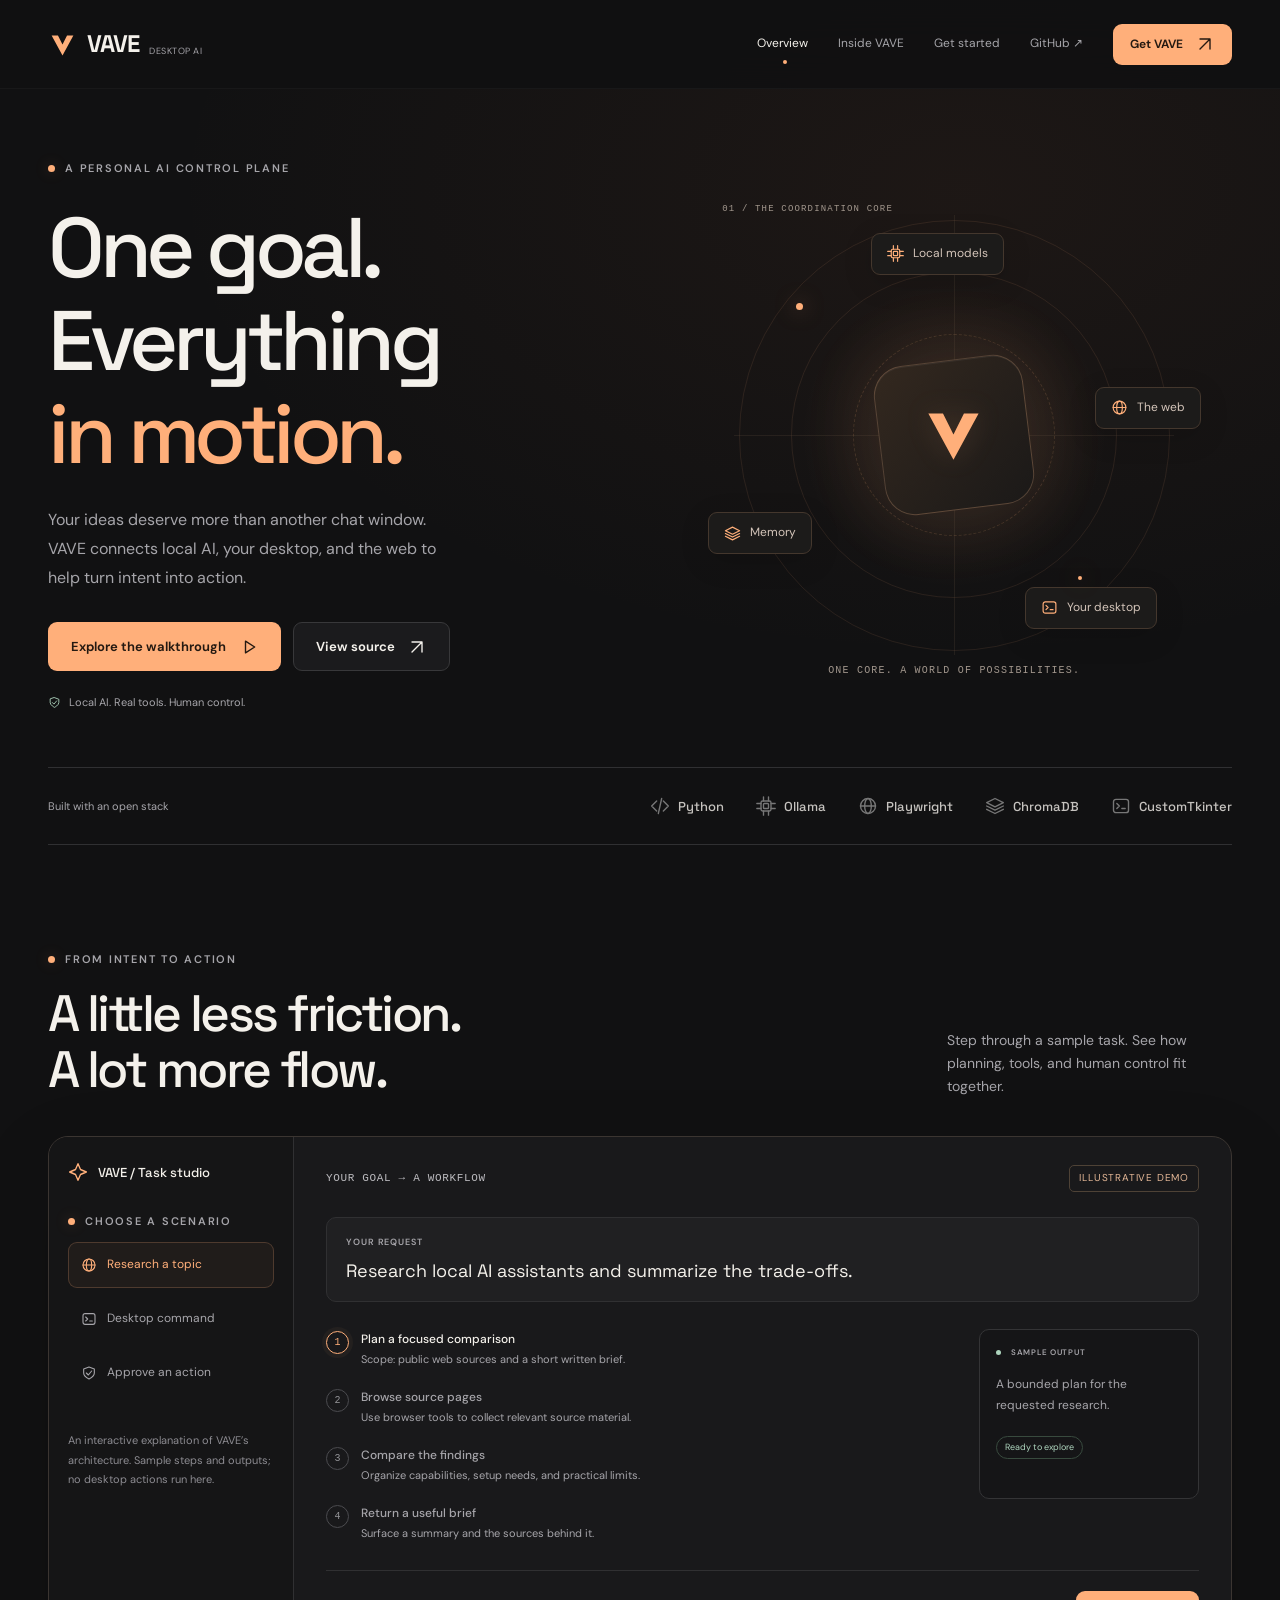
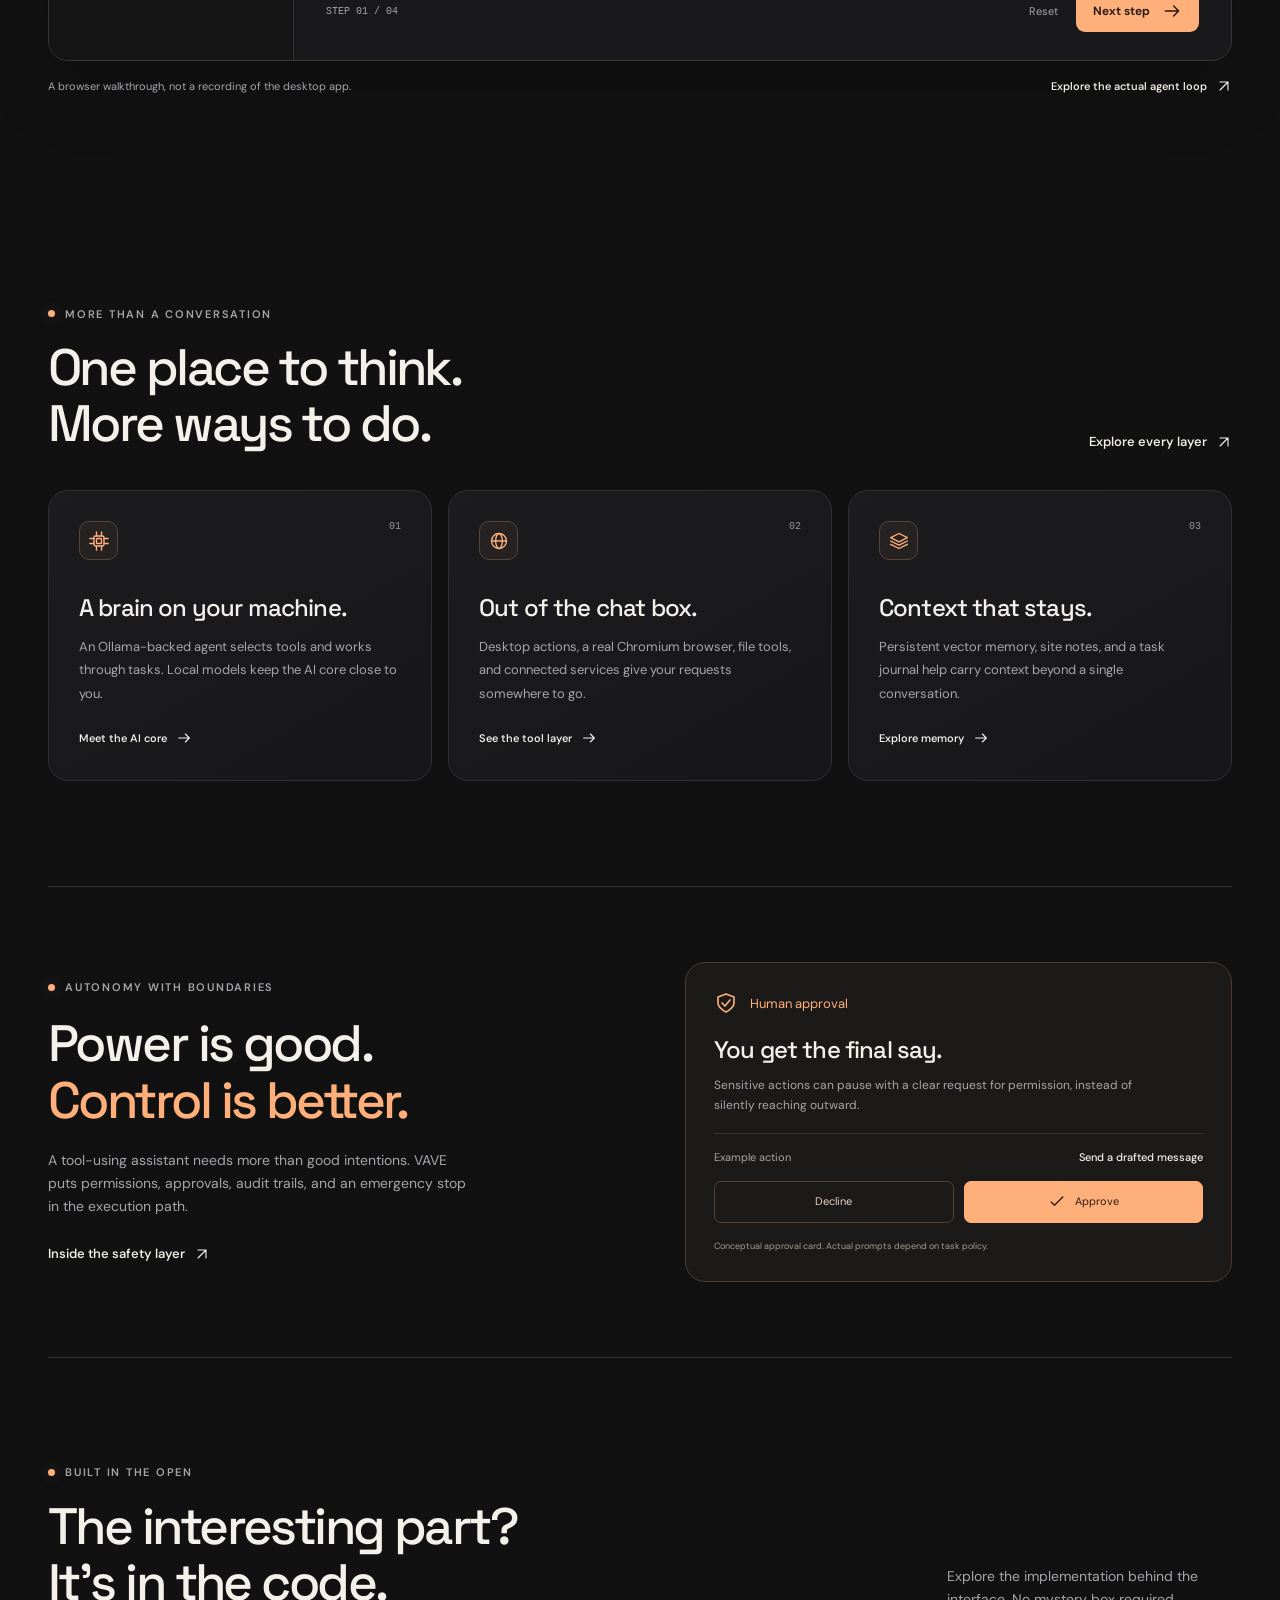
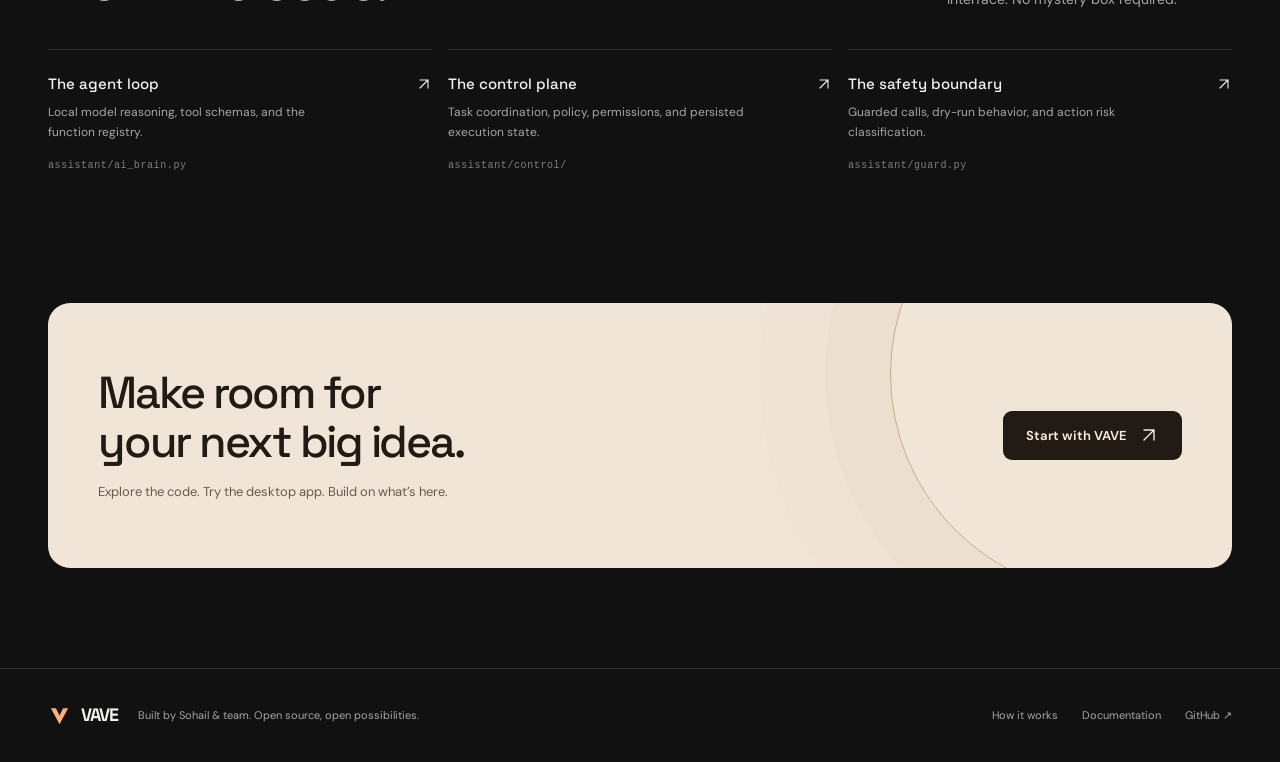
==== showcase/index.html @ 4a10507d "Build VAVE project showcase with interactive workflow and clean source download" ====
<!doctype html>
<html lang="en">
<head>
  <meta charset="utf-8">
  <meta name="viewport" content="width=device-width, initial-scale=1">
  <meta name="theme-color" content="#111112">
  <meta name="description" content="Meet VAVE: a local-first desktop AI control plane with real tools, persistent memory, and human approval. Explore the project and download the source.">
  <meta property="og:type" content="website">
  <meta property="og:title" content="VAVE — One goal. Everything in motion.">
  <meta property="og:description" content="Meet VAVE: a local-first desktop AI control plane with real tools, persistent memory, and human approval. Explore the project and download the source.">
  <meta property="og:url" content="https://sohail-bhai.github.io/VAVE-main/">
  <meta property="og:image" content="https://sohail-bhai.github.io/VAVE-main/assets/social-card.png">
  <meta property="og:image:width" content="1200">
  <meta property="og:image:height" content="630">
  <meta name="twitter:card" content="summary_large_image">
  <link rel="canonical" href="https://sohail-bhai.github.io/VAVE-main/">
  <link rel="icon" href="assets/favicon.svg" type="image/svg+xml">
  <link rel="stylesheet" href="styles.css">
  <script src="app.js" defer></script>
  <title>VAVE — One goal. Everything in motion.</title>
</head>
<body>
  <a class="skip-link" href="#main">Skip to content</a>
  <header class="site-header">
    <div class="container header-inner">
      <a class="brand" href="index.html" aria-label="VAVE home"><svg viewBox="0 0 32 32" aria-hidden="true"><path d="m4 6 12 22L28 6h-7l-5 10-5-10Z" fill="#ffaf7a"/></svg>VAVE<small>DESKTOP AI</small></a>
      <button class="nav-toggle" type="button" aria-label="Open navigation" aria-expanded="false" aria-controls="site-nav"><svg class="icon" aria-hidden="true"><use href="assets/icons.svg#menu"></use></svg></button>
      <nav class="site-nav" id="site-nav" aria-label="Main navigation">
        <a href="index.html" aria-current="page">Overview</a>
        <a href="features.html">Inside VAVE</a>
        <a href="get-started.html">Get started</a>
        <a href="https://github.com/sohail-bhai/VAVE-main/tree/codex/vave-showcase" target="_blank" rel="noopener noreferrer">GitHub ↗</a>
        <a class="button small" href="get-started.html#download">Get VAVE <svg class="icon" aria-hidden="true"><use href="assets/icons.svg#arrow-up-right"></use></svg></a>
      </nav>
    </div>
  </header>
  <main id="main">
    <section class="container hero" aria-labelledby="hero-title">
      <div>
        <div class="eyebrow">A personal AI control plane</div>
        <h1 id="hero-title">One goal.<span>Everything</span><span class="accent">in motion.</span></h1>
        <p class="hero-description">Your ideas deserve more than another chat window. VAVE connects local AI, your desktop, and the web to help turn intent into action.</p>
        <div class="actions">
          <a class="button" href="#walkthrough">Explore the walkthrough <svg class="icon" aria-hidden="true"><use href="assets/icons.svg#play"></use></svg></a>
          <a class="button secondary" href="https://github.com/sohail-bhai/VAVE-main/tree/codex/vave-showcase" target="_blank" rel="noopener noreferrer">View source <svg class="icon" aria-hidden="true"><use href="assets/icons.svg#arrow-up-right"></use></svg></a>
        </div>
        <p class="micro"><svg class="icon" aria-hidden="true"><use href="assets/icons.svg#shield"></use></svg> Local AI. Real tools. Human control.</p>
      </div>
      <div class="hero-visual" role="img" aria-label="Conceptual diagram: VAVE connects local models, browser tools, your desktop, and persistent memory.">
        <div class="orbit">
          <span class="orbit-label mono">01 / THE COORDINATION CORE</span>
          <div class="orbit-ring"></div><div class="orbit-ring"></div><div class="orbit-ring"></div><div class="orbit-cross"></div>
          <div class="orbit-core"><svg viewBox="0 0 32 32" aria-hidden="true"><path d="m4 6 12 22L28 6h-7l-5 10-5-10Z" fill="#ffaf7a"/></svg></div>
          <div class="orbit-node node-model"><svg class="icon" aria-hidden="true"><use href="assets/icons.svg#cpu"></use></svg>Local models</div>
          <div class="orbit-node node-browser"><svg class="icon" aria-hidden="true"><use href="assets/icons.svg#globe"></use></svg>The web</div>
          <div class="orbit-node node-desktop"><svg class="icon" aria-hidden="true"><use href="assets/icons.svg#terminal"></use></svg>Your desktop</div>
          <div class="orbit-node node-memory"><svg class="icon" aria-hidden="true"><use href="assets/icons.svg#layers"></use></svg>Memory</div>
          <span class="orbit-satellite"></span><span class="orbit-satellite satellite-two"></span>
        </div>
        <div class="visual-caption">One core. A world of possibilities.</div>
      </div>
    </section>
    <div class="container capability-strip">
      <span>Built with an open stack</span>
      <div class="stack-logos"><span><svg class="icon" aria-hidden="true"><use href="assets/icons.svg#code"></use></svg>Python</span><span><svg class="icon" aria-hidden="true"><use href="assets/icons.svg#cpu"></use></svg>Ollama</span><span><svg class="icon" aria-hidden="true"><use href="assets/icons.svg#globe"></use></svg>Playwright</span><span><svg class="icon" aria-hidden="true"><use href="assets/icons.svg#layers"></use></svg>ChromaDB</span><span><svg class="icon" aria-hidden="true"><use href="assets/icons.svg#terminal"></use></svg>CustomTkinter</span></div>
    </div>
    <section class="container section" id="walkthrough" aria-labelledby="walkthrough-title">
      <div class="section-header">
        <div><div class="eyebrow">From intent to action</div><h2 id="walkthrough-title">A little less friction.<br>A lot more flow.</h2></div>
        <p>Step through a sample task. See how planning, tools, and human control fit together.</p>
      </div>
      <div class="walkthrough" data-demo hidden>
        <aside class="demo-sidebar" aria-label="Example workflows">
          <div class="demo-brand"><svg class="icon" aria-hidden="true"><use href="assets/icons.svg#spark"></use></svg>VAVE / Task studio</div>
          <div class="eyebrow">Choose a scenario</div>
          <div class="demo-tablist" role="tablist" aria-label="Walkthrough scenario">
            <button class="demo-tab" id="tab-research" role="tab" aria-selected="true" aria-controls="demo-panel" tabindex="0" data-scenario="research"><svg class="icon" aria-hidden="true"><use href="assets/icons.svg#globe"></use></svg>Research a topic</button>
            <button class="demo-tab" id="tab-desktop" role="tab" aria-selected="false" aria-controls="demo-panel" tabindex="-1" data-scenario="desktop"><svg class="icon" aria-hidden="true"><use href="assets/icons.svg#terminal"></use></svg>Desktop command</button>
            <button class="demo-tab" id="tab-approval" role="tab" aria-selected="false" aria-controls="demo-panel" tabindex="-1" data-scenario="approval"><svg class="icon" aria-hidden="true"><use href="assets/icons.svg#shield"></use></svg>Approve an action</button>
          </div>
          <p class="demo-sidebar-note">An interactive explanation of VAVE’s architecture. Sample steps and outputs; no desktop actions run here.</p>
        </aside>
        <div class="demo-main" id="demo-panel" role="tabpanel" aria-labelledby="tab-research">
          <div class="demo-toolbar"><span class="mono">YOUR GOAL → A WORKFLOW</span><span class="demo-disclosure">Illustrative demo</span></div>
          <div class="demo-prompt"><div class="eyebrow">Your request</div><p data-demo-prompt></p></div>
          <div class="demo-body">
            <ol class="demo-steps" data-demo-steps aria-label="Sample task steps"></ol>
            <div class="sample-output"><div class="eyebrow">Sample output</div><p data-demo-output></p><span class="pill" data-demo-status>Ready to explore</span></div>
          </div>
          <div class="demo-approval" data-demo-approval hidden>
            <h4>Send this example message?</h4>
            <p>VAVE pauses for permission before an outward action. These buttons simulate that decision.</p>
            <div class="actions"><button class="button small" type="button" data-demo-approve>Approve example <svg class="icon" aria-hidden="true"><use href="assets/icons.svg#check"></use></svg></button><button class="button secondary small" type="button" data-demo-decline>Decline example</button></div>
          </div>
          <div class="demo-controls">
            <span class="demo-progress" data-demo-progress></span>
            <div class="demo-controls-right"><button class="reset-demo" type="button" data-demo-reset>Reset</button><button class="button small" type="button" data-demo-next>Next step <svg class="icon" aria-hidden="true"><use href="assets/icons.svg#arrow-right"></use></svg></button></div>
          </div>
          <span role="status" aria-live="polite" class="demo-announcement" data-demo-announcement></span>
        </div>
      </div>
      <noscript><div class="no-script">VAVE takes a goal, creates steps, checks permissions, calls tools, and records the result. Enable JavaScript to explore the illustrative walkthrough, or <a class="text-link" href="features.html#workflow">read the workflow</a>.</div></noscript>
      <div class="demo-caption"><span>A browser walkthrough, not a recording of the desktop app.</span><a class="text-link" href="https://github.com/sohail-bhai/VAVE-main/blob/codex/vave-showcase/assistant/ai_brain.py" target="_blank" rel="noopener noreferrer">Explore the actual agent loop <svg class="icon" aria-hidden="true"><use href="assets/icons.svg#arrow-up-right"></use></svg></a></div>
    </section>
    <section class="container section" aria-labelledby="features-title">
      <div class="section-header"><div><div class="eyebrow">More than a conversation</div><h2 id="features-title">One place to think.<br>More ways to do.</h2></div><a class="text-link" href="features.html">Explore every layer <svg class="icon" aria-hidden="true"><use href="assets/icons.svg#arrow-up-right"></use></svg></a></div>
      <div class="bento">
        <article class="feature-card" data-reveal><span class="card-number">01</span><div class="icon-chip"><svg class="icon" aria-hidden="true"><use href="assets/icons.svg#cpu"></use></svg></div><h3>A brain on your machine.</h3><p>An Ollama-backed agent selects tools and works through tasks. Local models keep the AI core close to you.</p><a class="text-link" href="features.html#local-ai">Meet the AI core <svg class="icon" aria-hidden="true"><use href="assets/icons.svg#arrow-right"></use></svg></a></article>
        <article class="feature-card" data-reveal><span class="card-number">02</span><div class="icon-chip"><svg class="icon" aria-hidden="true"><use href="assets/icons.svg#globe"></use></svg></div><h3>Out of the chat box.</h3><p>Desktop actions, a real Chromium browser, file tools, and connected services give your requests somewhere to go.</p><a class="text-link" href="features.html#tools">See the tool layer <svg class="icon" aria-hidden="true"><use href="assets/icons.svg#arrow-right"></use></svg></a></article>
        <article class="feature-card" data-reveal><span class="card-number">03</span><div class="icon-chip"><svg class="icon" aria-hidden="true"><use href="assets/icons.svg#layers"></use></svg></div><h3>Context that stays.</h3><p>Persistent vector memory, site notes, and a task journal help carry context beyond a single conversation.</p><a class="text-link" href="features.html#memory">Explore memory <svg class="icon" aria-hidden="true"><use href="assets/icons.svg#arrow-right"></use></svg></a></article>
      </div>
    </section>
    <section class="container safety-section" aria-labelledby="safety-title">
      <div><div class="eyebrow">Autonomy with boundaries</div><h2 id="safety-title">Power is good.<br><span class="accent">Control is better.</span></h2><p>A tool-using assistant needs more than good intentions. VAVE puts permissions, approvals, audit trails, and an emergency stop in the execution path.</p><a class="text-link" href="features.html#safety">Inside the safety layer <svg class="icon" aria-hidden="true"><use href="assets/icons.svg#arrow-up-right"></use></svg></a></div>
      <div class="permission-card" data-reveal>
        <div class="permission-top"><svg class="icon" aria-hidden="true"><use href="assets/icons.svg#shield"></use></svg>Human approval</div>
        <h3>You get the final say.</h3>
        <p>Sensitive actions can pause with a clear request for permission, instead of silently reaching outward.</p>
        <div class="permission-detail"><span>Example action</span><strong>Send a drafted message</strong></div>
        <div class="permission-choices" aria-hidden="true"><span>Decline</span><span><svg class="icon" aria-hidden="true"><use href="assets/icons.svg#check"></use></svg>Approve</span></div>
        <p class="caption">Conceptual approval card. Actual prompts depend on task policy.</p>
      </div>
    </section>
    <section class="container section" aria-labelledby="source-title">
      <div class="section-header"><div><div class="eyebrow">Built in the open</div><h2 id="source-title">The interesting part?<br>It’s in the code.</h2></div><p>Explore the implementation behind the interface. No mystery box required.</p></div>
      <div class="source-grid">
        <a class="source-card" href="https://github.com/sohail-bhai/VAVE-main/blob/codex/vave-showcase/assistant/ai_brain.py" target="_blank" rel="noopener noreferrer"><span class="source-title">The agent loop <svg class="icon" aria-hidden="true"><use href="assets/icons.svg#arrow-up-right"></use></svg></span><p>Local model reasoning, tool schemas, and the function registry.</p><span class="mono">assistant/ai_brain.py</span></a>
        <a class="source-card" href="https://github.com/sohail-bhai/VAVE-main/tree/codex/vave-showcase/assistant/control" target="_blank" rel="noopener noreferrer"><span class="source-title">The control plane <svg class="icon" aria-hidden="true"><use href="assets/icons.svg#arrow-up-right"></use></svg></span><p>Task coordination, policy, permissions, and persisted execution state.</p><span class="mono">assistant/control/</span></a>
        <a class="source-card" href="https://github.com/sohail-bhai/VAVE-main/blob/codex/vave-showcase/assistant/guard.py" target="_blank" rel="noopener noreferrer"><span class="source-title">The safety boundary <svg class="icon" aria-hidden="true"><use href="assets/icons.svg#arrow-up-right"></use></svg></span><p>Guarded calls, dry-run behavior, and action risk classification.</p><span class="mono">assistant/guard.py</span></a>
      </div>
    </section>
    <section class="container closing" aria-labelledby="closing-title"><div><h2 id="closing-title">Make room for<br>your next big idea.</h2><p>Explore the code. Try the desktop app. Build on what’s here.</p></div><a class="button" href="get-started.html">Start with VAVE <svg class="icon" aria-hidden="true"><use href="assets/icons.svg#arrow-up-right"></use></svg></a></section>
  </main>
  <footer class="site-footer">
    <div class="container footer-inner">
      <div class="footer-brand">
        <a class="brand" href="index.html" aria-label="VAVE home"><svg viewBox="0 0 32 32" aria-hidden="true"><path d="m4 6 12 22L28 6h-7l-5 10-5-10Z" fill="#ffaf7a"/></svg>VAVE</a>
        <p>Built by Sohail &amp; team. Open source, open possibilities.</p>
      </div>
      <nav class="footer-links" aria-label="Footer navigation">
        <a href="features.html#workflow">How it works</a>
        <a href="get-started.html">Documentation</a>
        <a href="https://github.com/sohail-bhai/VAVE-main/tree/codex/vave-showcase" target="_blank" rel="noopener noreferrer">GitHub ↗</a>
      </nav>
    </div>
  </footer>
  <div class="toast" role="status" aria-live="polite" hidden></div>
</body>
</html>
---- showcase/styles.css ----
@import url('assets/fonts/fonts.css');

:root{color-scheme:dark;--bg:#111112;--surface:#19191b;--raised:#202022;--line:#303032;--ink:#f4f1eb;--muted:#a6a5aa;--accent:#ffaf7a;--green:#add4bd;--radius:20px;--display:'Space Grotesk','Segoe UI',sans-serif;--body:'DM Sans','Segoe UI',sans-serif}
*{box-sizing:border-box}html{scroll-behavior:smooth;scroll-padding-top:105px}body{margin:0;background:var(--bg);color:var(--ink);font:16px/1.65 var(--body);-webkit-font-smoothing:antialiased}body::before{content:'';position:absolute;top:0;left:0;width:100%;height:760px;pointer-events:none;background:radial-gradient(ellipse at 75% 25%,#9a583717,transparent 58%);z-index:-1}a{color:inherit;text-decoration:none}button,input{font:inherit}button,a{-webkit-tap-highlight-color:transparent}button{color:inherit;cursor:pointer}button:disabled{cursor:default;opacity:.5}button:focus-visible,a:focus-visible,summary:focus-visible{outline:2px solid var(--accent);outline-offset:5px}::selection{background:var(--accent);color:var(--bg)}img,svg{max-width:100%}h1,h2,h3,h4,p{margin:0}h1,h2,h3,h4{font-family:var(--display);font-weight:500;line-height:1.1}h1{font-size:clamp(56px,6.6vw,94px);letter-spacing:-.065em}h2{font-size:clamp(36px,4vw,56px);letter-spacing:-.05em}h3{font-size:25px;letter-spacing:-.035em}h4{font-size:18px}p{color:var(--muted)}strong{font-weight:600;color:var(--ink)}.container{width:min(1184px,calc(100% - 80px));margin:auto}.icon{width:20px;height:20px;fill:none;stroke:currentColor;stroke-width:1.65;stroke-linecap:round;stroke-linejoin:round;flex-shrink:0}.mono{font:11px/1.6 Consolas,'Courier New',monospace;letter-spacing:.06em}.eyebrow{display:flex;gap:10px;align-items:center;text-transform:uppercase;letter-spacing:.16em;font-size:11px;font-weight:600;color:var(--muted)}.eyebrow::before{content:'';width:7px;height:7px;border-radius:50%;background:var(--accent);box-shadow:0 0 14px #ffaf7a40}.accent{color:var(--accent)}.button{display:inline-flex;justify-content:center;align-items:center;gap:12px;min-height:49px;padding:12px 22px;border-radius:9px;border:1px solid transparent;background:var(--accent);color:#241911;font-size:13px;font-weight:650;line-height:1.5;transition:background .2s,transform .2s}.button:hover{background:#ffc29b;transform:translateY(-2px)}.button.secondary{background:#1b1b1d;color:var(--ink);border-color:#38383a}.button.secondary:hover{background:#29292c}.button.small{min-height:41px;padding:9px 16px;font-size:12px}.text-link{display:inline-flex;align-items:center;gap:9px;font-size:13px;font-weight:550;color:var(--ink)}.text-link:hover{color:var(--accent)}.text-link .icon{width:16px;height:16px}.actions{display:flex;gap:12px;flex-wrap:wrap;align-items:center}.pill{display:inline-flex;align-items:center;gap:7px;padding:5px 10px;border:1px solid var(--line);border-radius:100px;font-size:11px;color:var(--muted)}.pill .icon{width:13px;height:13px}.skip-link{position:fixed;top:-70px;left:20px;z-index:100;background:var(--accent);color:var(--bg);padding:12px;border-radius:6px}.skip-link:focus{top:12px}

.site-header{position:sticky;top:0;z-index:30;background:#111112eb;backdrop-filter:blur(18px);border-bottom:1px solid #ffffff09}.header-inner{height:88px;display:flex;align-items:center;justify-content:space-between;gap:20px}.brand{display:flex;align-items:center;gap:10px;font:700 24px/1 var(--display);letter-spacing:-1px}.brand svg{width:29px;height:29px}.brand small{align-self:flex-end;color:var(--muted);font:9px/1 var(--body);letter-spacing:.06em;margin-bottom:3px}.site-nav{display:flex;align-items:center;gap:30px}.site-nav>a:not(.button){font-size:12px;color:var(--muted);transition:color .2s}.site-nav>a:hover,.site-nav>a[aria-current=page]{color:var(--ink)}.site-nav>a[aria-current=page]{position:relative}.site-nav>a[aria-current=page]::after{content:'';position:absolute;width:4px;height:4px;border-radius:50%;background:var(--accent);left:50%;bottom:-10px}.nav-toggle{display:none;border:1px solid var(--line);background:var(--surface);border-radius:8px;padding:9px;line-height:0}

.hero{display:grid;grid-template-columns:1.05fr 1fr;align-items:center;gap:45px;min-height:660px;padding:70px 0 56px}.hero h1{margin-top:25px}.hero h1 span{display:block}.hero .hero-description{max-width:400px;font-size:16px;line-height:1.8;margin:25px 0 30px}.hero .micro{font-size:11px;margin-top:22px;display:flex;align-items:center;gap:8px}.micro .icon{width:13px;height:13px;color:var(--green)}.hero-visual{position:relative;min-height:485px;display:flex;align-items:center;justify-content:center}.orbit{position:relative;width:440px;aspect-ratio:1;border-radius:50%;background:radial-gradient(circle,#ffad7720 0,transparent 49%)}.orbit-ring{position:absolute;border:1px solid #ffb17b19;border-radius:50%;inset:13%}.orbit-ring:nth-child(2){inset:1%}.orbit-ring:nth-child(3){inset:27%;border-style:dashed;border-color:#ffb17b27}.orbit-cross{position:absolute;inset:0;opacity:.25;background:linear-gradient(transparent calc(50% - .5px),#5a4b3b calc(50% - .5px),#5a4b3b calc(50% + .5px),transparent calc(50% + .5px)),linear-gradient(90deg,transparent calc(50% - .5px),#5a4b3b calc(50% - .5px),#5a4b3b calc(50% + .5px),transparent calc(50% + .5px))}.orbit-core{position:absolute;inset:33%;border-radius:30px;display:flex;align-items:center;justify-content:center;border:1px solid #ffbe8f3c;background:linear-gradient(135deg,#33281f,#1b1918);box-shadow:0 0 85px #ffaf7a17,inset 0 1px #ffffff0e;transform:rotate(-7deg)}.orbit-core svg{width:67px;transform:rotate(7deg);filter:drop-shadow(0 0 14px #ffaf7a22)}.orbit-node{position:absolute;display:flex;align-items:center;gap:9px;padding:10px 15px;background:#1c1b1a;border:1px solid #44372d;border-radius:9px;box-shadow:0 8px 30px #0002;font-size:12px;color:#d3c4b9;white-space:nowrap}.orbit-node .icon{color:var(--accent);width:17px;height:17px}.node-model{top:4%;left:31%}.node-browser{top:39%;right:-6%}.node-desktop{bottom:6%;right:4%}.node-memory{bottom:23%;left:-6%}.orbit-satellite{position:absolute;top:20%;left:14%;width:7px;height:7px;background:var(--accent);border-radius:50%;box-shadow:0 0 20px #ffaf7a80}.satellite-two{top:auto;left:auto;bottom:17%;right:21%;width:4px;height:4px}.visual-caption{position:absolute;bottom:0;left:0;right:0;text-align:center;font:10px/1.5 Consolas,monospace;color:#a2978d;letter-spacing:.12em;text-transform:uppercase}.orbit-label{position:absolute;top:-13px;left:-12px;color:#80786f;font-size:9px;letter-spacing:.13em}.capability-strip{display:flex;justify-content:space-between;align-items:center;padding:28px 0;border-top:1px solid var(--line);border-bottom:1px solid var(--line);gap:20px}.capability-strip>span{font-size:11px;color:var(--muted)}.stack-logos{display:flex;gap:32px;flex-wrap:wrap}.stack-logos span{display:flex;align-items:center;gap:8px;font:500 13px var(--display);color:#c6c3bf}.stack-logos .icon{color:#777}

.section{padding:105px 0}.section-header{display:flex;align-items:flex-end;justify-content:space-between;gap:40px;margin-bottom:38px}.section-header h2{max-width:600px;margin-top:17px}.section-header>p{max-width:285px;font-size:14px}.section-intro{max-width:560px;margin-top:20px}.walkthrough{display:grid;grid-template-columns:245px 1fr;border:1px solid #3b3531;border-radius:var(--radius);overflow:hidden;background:var(--surface);box-shadow:0 26px 80px #0002}.demo-sidebar{background:#151516;padding:25px 19px;border-right:1px solid var(--line)}.demo-brand{display:flex;gap:10px;align-items:center;font:500 13px var(--display);margin-bottom:30px}.demo-brand .icon{color:var(--accent)}.demo-tablist{display:grid;gap:8px;margin-top:12px}.demo-tab{display:flex;align-items:center;gap:10px;text-align:left;padding:12px;border:1px solid transparent;border-radius:9px;background:transparent;color:var(--muted);font-size:12px}.demo-tab:hover{background:#ffffff05}.demo-tab[aria-selected=true]{background:#ffaf7a0d;border-color:#ffaf7a35;color:var(--accent)}.demo-tab .icon{width:16px;height:16px}.demo-sidebar-note{margin-top:35px;font-size:11px;line-height:1.8;color:#8c8b91}.demo-main{padding:28px 32px}.demo-toolbar{display:flex;align-items:center;justify-content:space-between;gap:12px;margin-bottom:25px}.demo-toolbar>span:first-child{color:#bdbcc0}.demo-disclosure{font-size:10px;text-transform:uppercase;letter-spacing:.08em;padding:4px 9px;border-radius:5px;border:1px solid #4e4236;color:#e5b897}.demo-prompt{padding:17px 19px;border:1px solid var(--line);background:#202022;border-radius:10px}.demo-prompt .eyebrow{font-size:9px;letter-spacing:.1em;margin-bottom:8px}.demo-prompt .eyebrow::before{display:none}.demo-prompt p{color:var(--ink);font:400 18px/1.45 var(--display)}.demo-body{display:grid;grid-template-columns:1fr 220px;gap:28px;padding:27px 0}.demo-steps{margin:0;padding:0;list-style:none;display:grid;gap:18px}.demo-step{display:flex;align-items:flex-start;gap:12px}.step-symbol{border:1px solid #4b4b4f;color:#949498;width:23px;height:23px;display:flex;align-items:center;justify-content:center;border-radius:50%;font:10px Consolas,monospace;flex-shrink:0;margin-top:2px}.demo-step[data-state=active] .step-symbol{border-color:var(--accent);color:var(--accent);box-shadow:0 0 0 4px #ffaf7a0b}.demo-step[data-state=done] .step-symbol{border-color:#8bb69e;background:#8bb69e12;color:var(--green)}.demo-step[data-state=blocked] .step-symbol{border-color:var(--accent);color:var(--accent)}.step-text strong{display:block;font:500 12px/1.7 var(--body)}.step-text p{font-size:11px;line-height:1.6;margin-top:2px}.demo-step[data-state=pending]{opacity:.5}.sample-output{padding:16px;border:1px solid #343436;border-radius:10px;align-self:start;background:#151517;min-height:170px}.sample-output .eyebrow{font-size:8px;letter-spacing:.09em}.sample-output .eyebrow::before{width:5px;height:5px;background:var(--green);box-shadow:none}.sample-output p{font-size:12px;line-height:1.8;margin:15px 0}.sample-output .pill{font-size:9px;padding:3px 8px;border-color:#384a3e;color:var(--green)}.demo-controls{display:flex;align-items:center;justify-content:space-between;gap:12px;padding-top:20px;border-top:1px solid var(--line)}.demo-progress{color:var(--muted);font:10px Consolas,monospace}.demo-controls-right{display:flex;gap:10px}.reset-demo{border:0;background:transparent;color:var(--muted);font-size:11px;padding:8px}.reset-demo:hover{color:var(--ink)}.demo-approval{padding:16px;background:#ffaf7a0a;border:1px solid #ffaf7a3b;border-radius:10px;margin-bottom:22px}.demo-approval h4{font-size:14px;color:var(--accent)}.demo-approval p{font-size:12px;margin:7px 0 13px}.demo-approval .actions .button{min-height:35px;font-size:11px;padding:8px 12px}.demo-caption{margin-top:16px;display:flex;align-items:center;justify-content:space-between;gap:15px;font-size:11px;color:var(--muted)}.demo-caption .text-link{font-size:11px} [hidden]{display:none!important}.no-script{padding:20px;border:1px solid var(--line);border-radius:10px;color:var(--muted);font-size:13px}

.bento{display:grid;grid-template-columns:repeat(3,1fr);gap:16px}.feature-card{position:relative;overflow:hidden;min-height:270px;padding:30px;border:1px solid var(--line);border-radius:var(--radius);background:linear-gradient(150deg,#1c1c1e,#171719);transition:border-color .2s,transform .2s}.feature-card:hover{border-color:#726052;transform:translateY(-3px)}.feature-card h3{font-size:24px;margin:35px 0 13px}.feature-card p{font-size:13px;line-height:1.8}.icon-chip{width:39px;height:39px;display:flex;align-items:center;justify-content:center;border:1px solid #594335;border-radius:10px;background:#ffaf7a0c;color:var(--accent)}.card-number{position:absolute;top:30px;right:30px;font:10px Consolas,monospace;color:#737178}.feature-card .text-link{margin-top:24px;font-size:11px}.safety-section{display:grid;grid-template-columns:1fr 1fr;gap:90px;align-items:center;border-top:1px solid var(--line);border-bottom:1px solid var(--line);padding:75px 0}.safety-section h2{margin:20px 0}.safety-section p{font-size:14px;max-width:420px}.safety-section .text-link{margin-top:25px}.permission-card{padding:28px;background:#1b1a19;border:1px solid #4c3b30;border-radius:var(--radius)}.permission-top{display:flex;align-items:center;gap:12px;font-size:13px;color:var(--accent)}.permission-top .icon{width:24px;height:24px}.permission-card h3{font-size:24px;margin:22px 0 12px}.permission-card>p{font-size:12px}.permission-detail{display:flex;justify-content:space-between;gap:12px;border-top:1px solid #3d322a;padding:14px 0;font-size:11px;margin-top:18px}.permission-detail span{color:var(--muted)}.permission-detail strong{font-weight:500}.permission-choices{display:flex;gap:10px}.permission-choices span{display:flex;justify-content:center;align-items:center;gap:8px;flex:1;padding:10px;border:1px solid #554032;border-radius:7px;font-size:11px;color:#e7d2c2}.permission-choices span:last-child{background:var(--accent);color:#302017;border-color:var(--accent)}.permission-card .caption{font-size:9px;color:#a9988a;margin-top:16px}.source-grid{display:grid;grid-template-columns:repeat(3,1fr);gap:16px}.source-card{display:block;border-top:1px solid var(--line);padding:24px 0}.source-card:hover .source-title{color:var(--accent)}.source-title{display:flex;align-items:center;justify-content:space-between;font:500 15px var(--display);margin-bottom:10px}.source-title .icon{width:16px;height:16px}.source-card p{font-size:12px;max-width:305px}.source-card .mono{display:block;color:#817f86;font-size:10px;margin-top:15px}.closing{padding:65px 50px;position:relative;overflow:hidden;background:#f1e5d7;color:#211a15;border-radius:22px;display:flex;align-items:center;justify-content:space-between;gap:35px}.closing::after{content:'';position:absolute;top:-150px;right:-100px;width:440px;height:440px;border:1px solid #c5a98d;border-radius:50%;box-shadow:0 0 0 65px #c5a98d12,0 0 0 130px #c5a98d0a;pointer-events:none}.closing>*{z-index:1}.closing h2{font-size:clamp(32px,3.5vw,48px);max-width:500px}.closing p{color:#6c594a;font-size:13px;margin-top:15px}.closing .button{background:#211a15;color:#f8e8d9;white-space:nowrap}.closing .button:hover{background:#47372a}.site-footer{margin-top:100px;border-top:1px solid var(--line);padding:35px 0}.footer-inner{display:flex;align-items:center;justify-content:space-between;gap:25px}.footer-brand{display:flex;gap:20px;align-items:center}.footer-brand .brand{font-size:18px}.footer-brand .brand svg{width:23px;height:23px}.footer-brand p{font-size:11px}.footer-links{display:flex;gap:24px;font-size:11px;color:var(--muted)}.footer-links a:hover{color:var(--accent)}

.page-hero{padding:85px 0 65px;border-bottom:1px solid var(--line)}.page-hero h1{font-size:clamp(48px,6.4vw,78px);max-width:880px;margin:22px 0;letter-spacing:-.06em}.page-hero>p{max-width:590px;font-size:16px;line-height:1.85}.page-hero .actions{margin-top:28px}.page-hero .page-index{display:flex;gap:18px;margin-top:35px;flex-wrap:wrap}.page-index a{font-size:11px;color:var(--muted);padding:6px 12px;border:1px solid var(--line);border-radius:5px}.page-index a:hover{color:var(--accent);border-color:#65503f}.feature-grid{display:grid;grid-template-columns:repeat(2,1fr);gap:18px}.feature-grid .feature-card{min-height:315px}.feature-grid .feature-card h3{margin-top:28px}.feature-grid .feature-card p{max-width:425px}.feature-grid .feature-card .pill{margin-top:18px}.flow-list{list-style:none;padding:0;margin:0;border-top:1px solid var(--line)}.flow-row{display:grid;grid-template-columns:60px 1fr 1.2fr;gap:25px;padding:30px 0;border-bottom:1px solid var(--line);align-items:start}.flow-number{color:var(--accent);font:13px var(--display);padding-top:5px}.flow-row h3{font-size:23px}.flow-row p{font-size:13px}.architecture{padding:32px;border:1px solid var(--line);border-radius:20px;background:var(--surface)}.architecture-interfaces{display:flex;justify-content:center;gap:12px;flex-wrap:wrap}.architecture-interfaces span{border:1px solid #49413a;background:#ffaf7a06;color:#ccb6a5;font-size:12px;border-radius:8px;padding:10px 22px;display:flex;gap:8px;align-items:center}.architecture-interfaces .icon{width:15px;height:15px}.architecture-connector{height:34px;width:1px;background:#6f4d35;margin:auto}.architecture-core{text-align:center;padding:26px;border:1px solid #976642;background:#ffaf7a0a;border-radius:12px;max-width:700px;margin:auto}.architecture-core h3{font-size:24px}.architecture-core p{font-size:12px;margin-top:10px}.architecture-tools{display:grid;grid-template-columns:repeat(4,1fr);gap:12px;margin-top:30px}.architecture-tools span{padding:16px 10px;border:1px solid var(--line);border-radius:9px;text-align:center;font-size:12px;background:#151517}.architecture-tools small{display:block;font-size:10px;color:var(--muted);margin-top:6px}.architecture-caption{font-size:11px;text-align:center;margin-top:23px}.status-panel{display:grid;grid-template-columns:1fr 1fr;gap:24px}.status-card{padding:27px;border:1px solid var(--line);border-radius:16px;background:var(--surface)}.status-card h3{font-size:23px;margin-bottom:17px}.status-card li{font-size:13px;color:var(--muted);margin:10px 0;padding-left:4px}.status-card ul{margin:0;padding-left:18px}.status-card:first-child li::marker{color:var(--green)}.status-card:last-child li::marker{color:var(--accent)}

.setup-layout{display:grid;grid-template-columns:200px 1fr;gap:65px;padding-top:65px}.setup-nav{position:sticky;top:125px;align-self:start;display:grid;gap:13px;padding-bottom:20px}.setup-nav .eyebrow{margin-bottom:7px}.setup-nav a{font-size:12px;color:var(--muted);border-left:1px solid var(--line);padding:3px 0 3px 14px}.setup-nav a:hover{color:var(--accent);border-color:var(--accent)}.setup-section{margin-bottom:65px;scroll-margin-top:120px}.setup-section h2{font-size:32px;margin-bottom:20px}.setup-section>p{font-size:14px;margin-bottom:20px}.download-card{background:linear-gradient(135deg,#30251f,#1b1918);border:1px solid #6c4d38;border-radius:17px;padding:29px}.download-title{display:flex;gap:13px;align-items:center;margin-bottom:12px}.download-title .icon{color:var(--accent);width:26px;height:26px}.download-title h3{font-size:23px}.download-card p{font-size:13px;max-width:530px;margin:14px 0 22px}.download-meta{display:flex;gap:12px;align-items:center;flex-wrap:wrap}.download-meta .mono{color:#ae9685;font-size:10px}.checksum{margin-top:18px;padding-top:15px;border-top:1px solid #534034}.checksum summary{font-size:11px;color:#bcaa9b}.checksum code{display:block;overflow-wrap:anywhere;font:11px/1.8 Consolas,monospace;color:var(--muted);margin-top:10px}.requirements-grid{display:grid;grid-template-columns:repeat(2,1fr);gap:12px}.requirement{padding:18px;border:1px solid var(--line);border-radius:10px;background:var(--surface)}.requirement strong{display:block;font-size:13px;margin-bottom:5px}.requirement p{font-size:11px}.notice{border-left:2px solid var(--accent);padding:12px 16px;margin:20px 0;background:#ffaf7a06;color:var(--muted);font-size:12px;border-radius:0 8px 8px 0}.notice .text-link{font-size:12px;text-decoration:underline;text-underline-offset:3px}.setup-step-title{display:flex;gap:12px;align-items:center;margin:27px 0 13px}.setup-step-title span{border:1px solid #705038;border-radius:50%;width:27px;height:27px;display:grid;place-items:center;font:11px Consolas,monospace;color:var(--accent)}.setup-step-title h3{font-size:19px}.code-block{position:relative;background:#19191b;border:1px solid var(--line);border-radius:10px;margin:15px 0;overflow:hidden}.code-header{display:flex;justify-content:space-between;align-items:center;background:#202022;border-bottom:1px solid var(--line);padding:9px 15px;font:10px Consolas,monospace;color:var(--muted)}.copy-button{display:flex;gap:6px;align-items:center;border:0;background:transparent;color:#c2c0c7;font:10px var(--body);padding:4px 6px}.copy-button:hover{color:var(--accent)}.copy-button .icon{width:13px;height:13px}.code-block pre{margin:0;padding:20px;overflow:auto;color:#e4d6c9;font:12px/1.95 Consolas,'Courier New',monospace;white-space:pre}.code-block pre::selection{color:#111}.setup-section .small-copy{font-size:12px;margin:14px 0}.example-commands{display:grid;grid-template-columns:repeat(2,1fr);gap:12px;margin:20px 0}.command-card{border:1px solid var(--line);border-radius:10px;padding:17px;background:var(--surface)}.command-card .mono{color:var(--accent);font-size:9px}.command-card p{margin-top:7px;font-size:12px;color:var(--ink)}.faq{border-bottom:1px solid var(--line)}.faq details{border-top:1px solid var(--line);padding:20px 0}.faq summary{cursor:pointer;font-size:13px;font-weight:500;padding-right:16px}.faq details p{font-size:12px;line-height:1.85;margin-top:13px;max-width:600px}.faq a{color:var(--accent);text-decoration:underline;text-underline-offset:3px}.faq code{color:#e4c4aa;font-size:11px}.next-links{display:grid;grid-template-columns:1fr 1fr;gap:16px}.next-links a{padding:22px;background:var(--surface);border:1px solid var(--line);border-radius:12px}.next-links a:hover{border-color:#7a5a43}.next-links h3{font-size:19px;margin-bottom:8px}.next-links p{font-size:12px}.toast{position:fixed;bottom:25px;left:50%;transform:translateX(-50%);background:#f1e5d7;color:#211a15;border-radius:8px;padding:12px 20px;z-index:50;font-size:12px;box-shadow:0 8px 30px #0005;max-width:calc(100% - 40px);text-align:center}.reveal-visible{animation:reveal .7s ease both}@keyframes reveal{from{opacity:0;transform:translateY(18px)}to{opacity:1;transform:translateY(0)}}

.demo-step[data-state=pending]{opacity:1}.demo-step[data-state=pending] .step-text strong{color:var(--muted)}.card-number{color:#96949b}.orbit-label{color:#a2978d}
.demo-announcement{position:absolute;width:1px;height:1px;overflow:hidden;clip-path:inset(50%);white-space:nowrap}
@media(min-width:1450px){.hero{min-height:710px}.hero-visual{min-height:520px}.orbit{width:480px}}
@media(max-width:1100px){.container{width:calc(100% - 60px)}.hero{gap:20px;min-height:610px}.hero h1{font-size:72px}.orbit{width:360px}.hero-visual{min-height:420px}.orbit-node{font-size:10px;padding:9px 12px}.hero .hero-description{font-size:14px}.stack-logos{gap:19px}.walkthrough{grid-template-columns:210px 1fr}.demo-body{grid-template-columns:1fr 190px;gap:18px}.demo-main{padding:25px}.safety-section{gap:45px}.feature-card{padding:25px}.setup-layout{gap:40px;grid-template-columns:175px 1fr}}
@media(max-width:850px){.hero{padding-top:50px;min-height:570px}.hero h1{font-size:60px}.orbit{width:290px}.hero-visual{min-height:370px}.orbit-core{border-radius:23px}.orbit-core svg{width:48px}.node-browser{right:-8%}.node-memory{left:-7%}.orbit-node{gap:6px;padding:7px 9px;font-size:9px}.orbit-node .icon{width:13px;height:13px}.visual-caption{font-size:8px}.site-nav{gap:20px}.stack-logos{gap:13px}.stack-logos span{font-size:11px}.capability-strip>span{max-width:130px}.section{padding:75px 0}.bento{grid-template-columns:1fr 1fr}.bento .feature-card:last-child{grid-column:1/-1;min-height:auto}.demo-sidebar{padding:22px 14px}.walkthrough{grid-template-columns:170px 1fr}.demo-body{grid-template-columns:1fr}.sample-output{min-height:auto;padding:13px}.sample-output p{margin:10px 0}.demo-brand{font-size:11px;gap:6px}.demo-tab{font-size:11px;padding:10px 7px;gap:7px}.demo-prompt p{font-size:16px}.demo-disclosure{font-size:8px}.safety-section{gap:30px}.closing{padding:45px 30px}.footer-brand p{max-width:130px}.flow-row{grid-template-columns:40px 1fr 1.1fr;gap:18px}.setup-layout{grid-template-columns:145px 1fr;gap:25px}.requirements-grid{grid-template-columns:1fr 1fr}}
@media(max-width:700px){.container{width:calc(100% - 40px)}.header-inner{height:72px;flex-wrap:wrap}.brand{font-size:22px}.nav-toggle{display:block}.site-nav{width:100%;order:3;flex-wrap:wrap;gap:20px;padding:18px 0;background:var(--bg)}.js .site-nav{display:none}.js .site-nav.is-open{display:flex}.site-header:has(.is-open) .header-inner{height:auto;min-height:72px;padding-top:16px}.site-nav>a:not(.button){font-size:13px}.site-nav .button{margin-left:auto}.hero{grid-template-columns:1fr;padding:48px 0 30px;gap:5px;min-height:auto}.hero h1{font-size:clamp(62px,12vw,80px);letter-spacing:-.06em}.hero .hero-description{font-size:14px;max-width:430px;margin:22px 0 25px}.hero .micro{margin-top:18px}.hero-visual{min-height:390px;margin-top:20px}.orbit{width:330px;max-width:82vw}.orbit-node{font-size:11px;padding:9px 12px}.orbit-node .icon{width:15px;height:15px}.orbit-core svg{width:55px}.orbit-label{left:0;font-size:8px}.visual-caption{font-size:9px;bottom:4px}.capability-strip{display:block;padding:22px 0}.capability-strip>span{display:block;max-width:none;margin-bottom:15px}.stack-logos{gap:17px}.stack-logos span{font-size:11px}.section{padding:65px 0}.section-header{display:block;margin-bottom:28px}.section-header>p{max-width:400px;margin-top:20px;font-size:13px}.section-header h2{margin-top:14px;font-size:36px}.walkthrough{display:block}.demo-sidebar{border-right:0;border-bottom:1px solid var(--line);padding:17px}.demo-brand{display:none}.demo-sidebar>.eyebrow{font-size:9px}.demo-tablist{display:flex;flex-wrap:wrap;gap:5px;margin-top:8px}.demo-tab{font-size:11px;padding:9px 10px}.demo-sidebar-note{margin:10px 0 0;font-size:10px;line-height:1.65}.demo-main{padding:21px 18px}.demo-toolbar{margin-bottom:18px}.demo-prompt{padding:14px}.demo-prompt p{font-size:17px}.demo-body{padding:23px 0;gap:23px}.demo-caption{display:block;line-height:1.9}.demo-caption .text-link{margin-top:6px}.demo-controls{gap:8px}.demo-controls-right{gap:4px}.demo-controls .button{font-size:11px;padding:9px 12px;min-height:39px}.demo-progress{font-size:9px}.bento,.feature-grid,.source-grid{grid-template-columns:1fr}.bento .feature-card:last-child{grid-column:auto}.feature-card{min-height:250px;padding:25px}.feature-card h3{margin-top:28px}.feature-card p{max-width:440px}.safety-section{grid-template-columns:1fr;gap:30px;padding:55px 0}.safety-section h2{font-size:36px}.permission-card{padding:25px}.source-card{padding:20px 0}.source-card p{max-width:none}.closing{display:block;padding:35px 27px;border-radius:16px}.closing h2{font-size:35px}.closing .button{margin-top:25px}.site-footer{margin-top:65px;padding:25px 0}.footer-inner{display:block}.footer-brand p{max-width:none}.footer-links{margin-top:23px;gap:23px;flex-wrap:wrap}.page-hero{padding:50px 0 40px}.page-hero h1{font-size:52px;max-width:500px}.page-hero>p{font-size:14px}.page-hero .page-index{gap:9px;margin-top:25px}.feature-grid .feature-card{min-height:290px}.flow-row{grid-template-columns:30px 1fr;gap:15px;padding:25px 0}.flow-row p{grid-column:2}.flow-row h3{font-size:22px}.architecture{padding:24px 17px}.architecture-interfaces{gap:8px}.architecture-interfaces span{font-size:11px;padding:9px 11px}.architecture-tools{grid-template-columns:1fr 1fr;gap:9px;margin-top:24px}.architecture-core{padding:23px 17px}.architecture-core h3{font-size:22px}.status-panel{grid-template-columns:1fr;gap:15px}.setup-layout{display:block;padding-top:35px}.setup-nav{position:static;display:flex;flex-wrap:wrap;gap:12px;margin-bottom:25px}.setup-nav .eyebrow{display:none}.setup-nav a{border:1px solid var(--line);padding:5px 10px;border-radius:5px;font-size:10px}.setup-section{margin-bottom:50px}.setup-section h2{font-size:29px}.requirements-grid{gap:9px}.download-card{padding:23px}.download-title h3{font-size:21px}.download-meta{gap:10px}.download-meta .button{width:100%}.code-block pre{font-size:11px;padding:17px}.example-commands{grid-template-columns:1fr}.next-links{grid-template-columns:1fr}.page-hero .actions .button{font-size:12px}}
@media(max-width:370px){.container{width:calc(100% - 30px)}.hero h1{font-size:57px}.hero-visual{min-height:350px}.orbit-node{font-size:9px;padding:8px}.actions{gap:8px}.button{padding:12px 15px;font-size:12px}.demo-tab{padding:8px;font-size:10px}.demo-tab .icon{width:13px;height:13px}.demo-disclosure{font-size:7px}.requirements-grid{grid-template-columns:1fr}.demo-controls{flex-wrap:wrap}.demo-controls-right{margin-left:auto}.page-hero h1{font-size:45px}}
@media(prefers-reduced-motion:reduce){html{scroll-behavior:auto}*,*::before,*::after{animation:none!important;transition:none!important}.button:hover,.feature-card:hover{transform:none}}
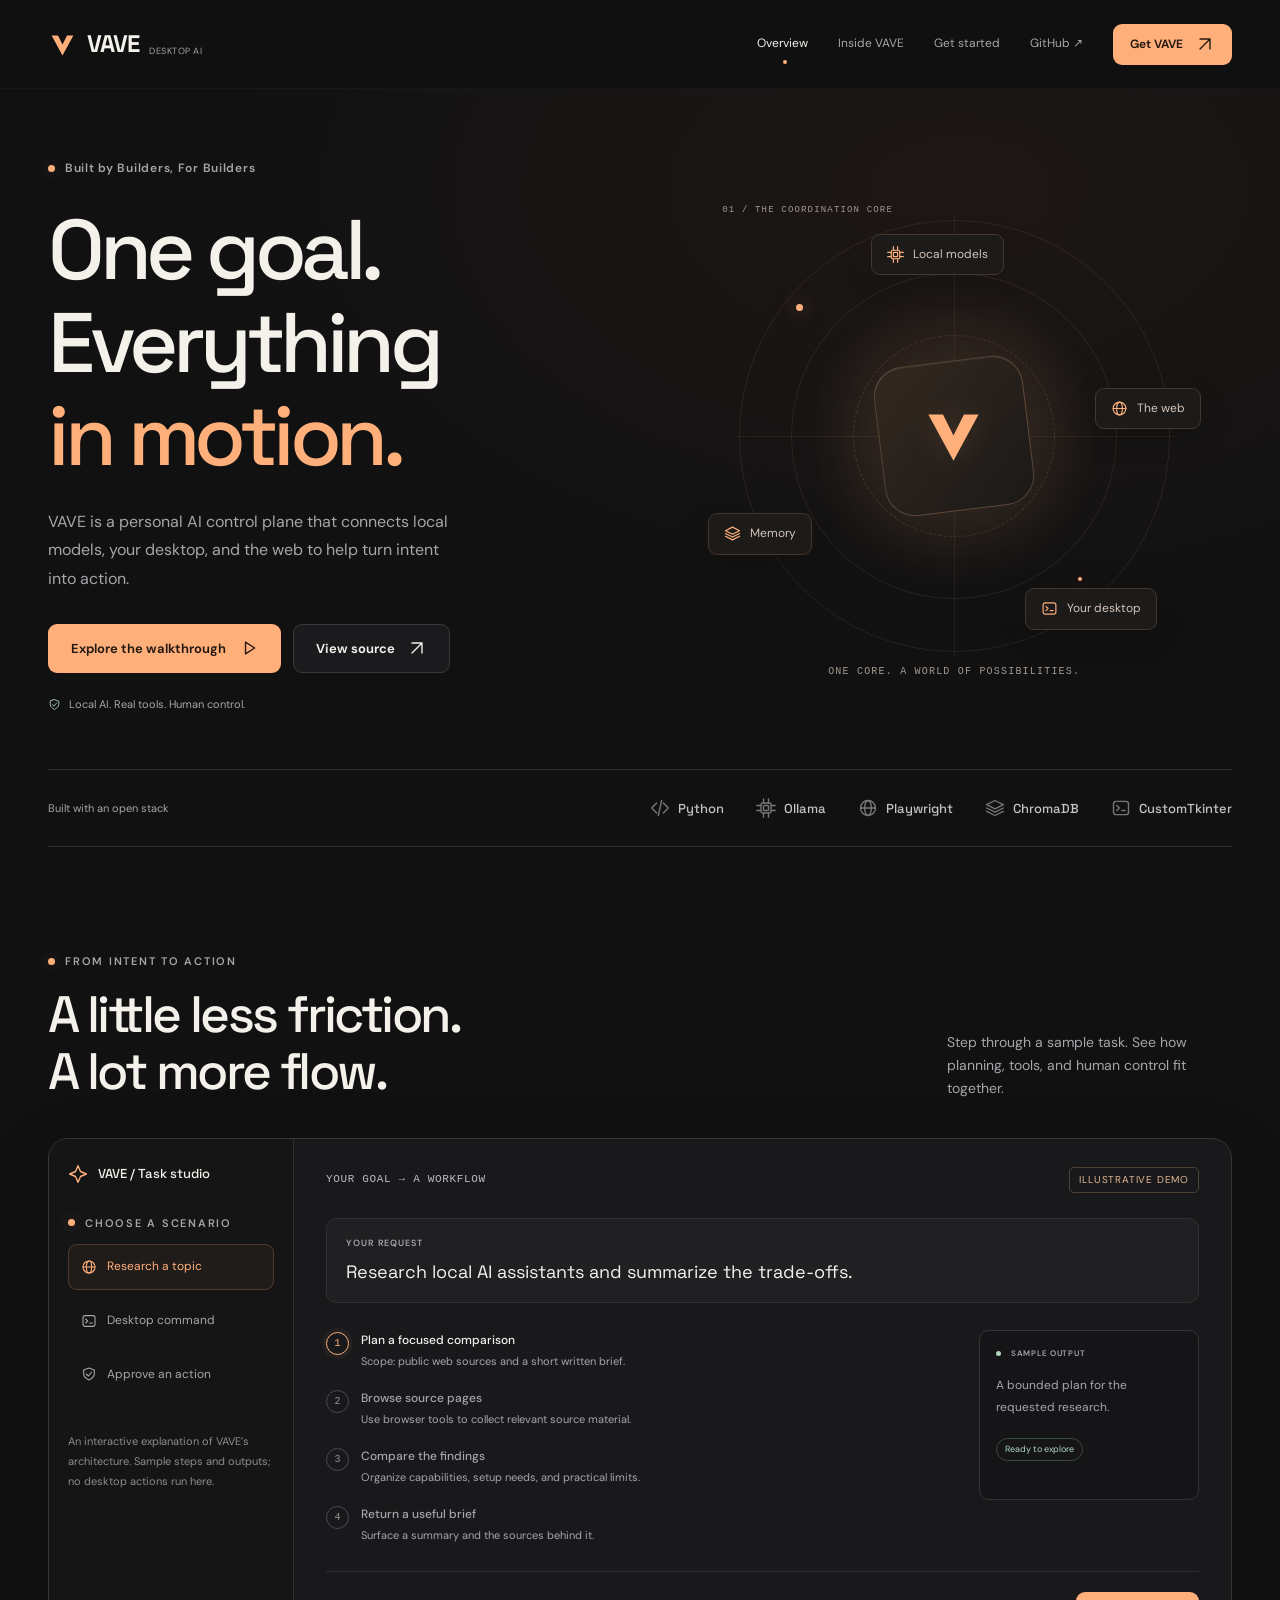
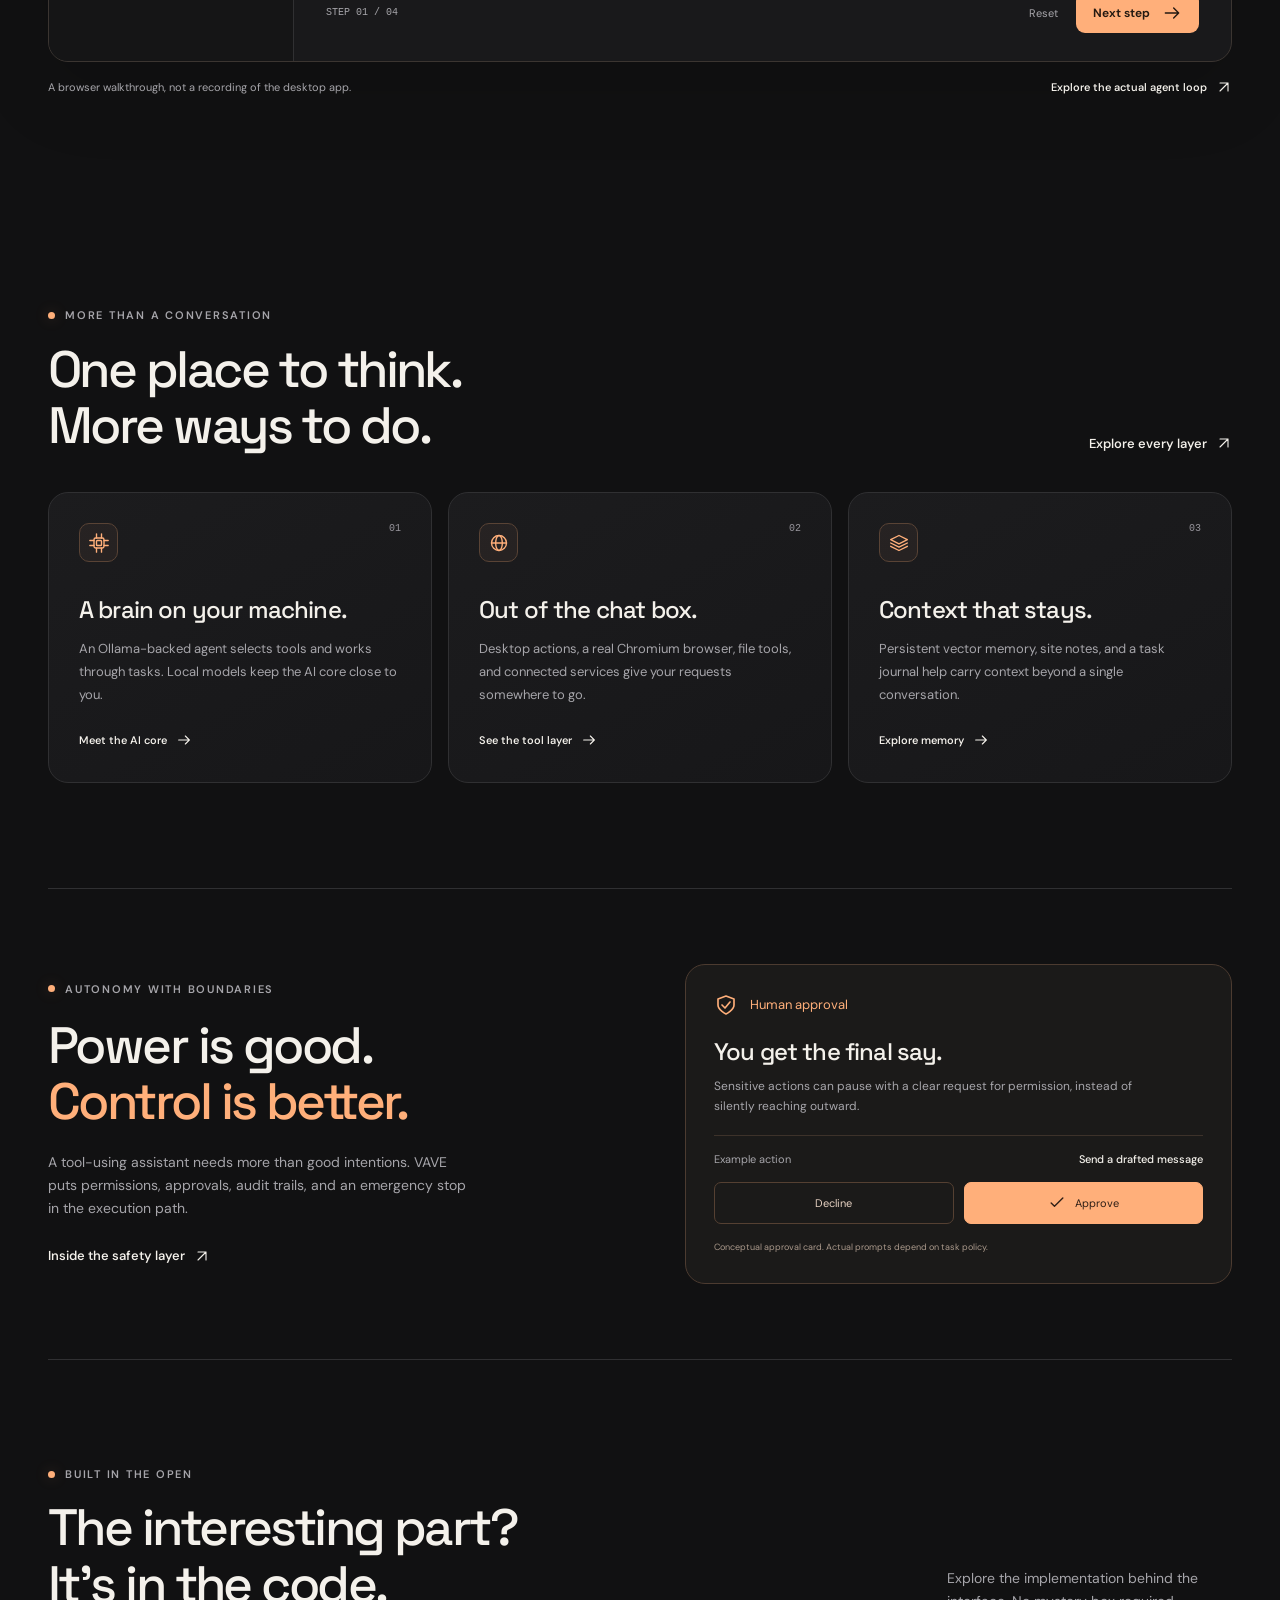
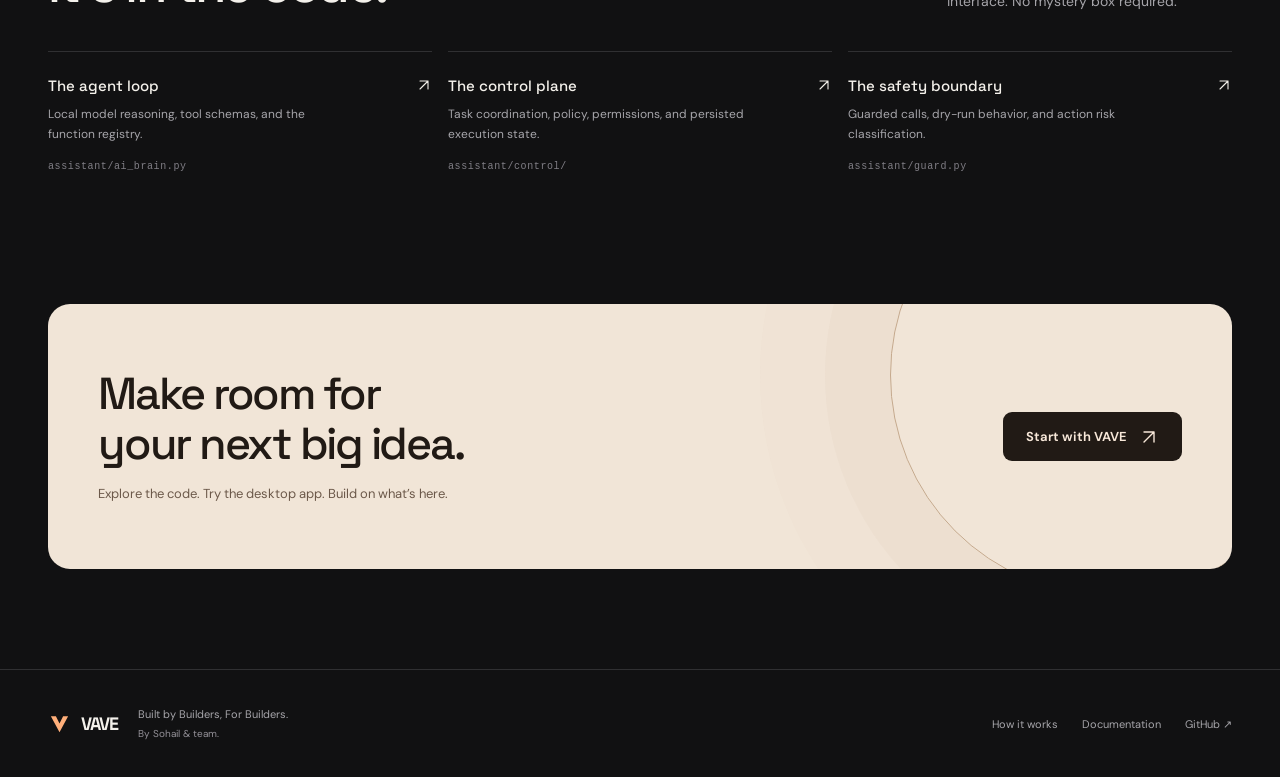
==== commit 76b15911: "Apply Built by Builders, For Builders branding across showcase" ====
--- a/showcase/index.html
+++ b/showcase/index.html
@@ -6,10 +6,10 @@
   <meta name="theme-color" content="#111112">
   <meta name="description" content="Meet VAVE: a local-first desktop AI control plane with real tools, persistent memory, and human approval. Explore the project and download the source.">
   <meta property="og:type" content="website">
-  <meta property="og:title" content="VAVE — One goal. Everything in motion.">
+  <meta property="og:title" content="VAVE — Built by Builders, For Builders">
   <meta property="og:description" content="Meet VAVE: a local-first desktop AI control plane with real tools, persistent memory, and human approval. Explore the project and download the source.">
   <meta property="og:url" content="https://sohail-bhai.github.io/VAVE-main/">
-  <meta property="og:image" content="https://sohail-bhai.github.io/VAVE-main/assets/social-card.png">
+  <meta property="og:image" content="https://sohail-bhai.github.io/VAVE-main/assets/social-card.png?v=builders">
   <meta property="og:image:width" content="1200">
   <meta property="og:image:height" content="630">
   <meta name="twitter:card" content="summary_large_image">
@@ -17,7 +17,7 @@
   <link rel="icon" href="assets/favicon.svg" type="image/svg+xml">
   <link rel="stylesheet" href="styles.css">
   <script src="app.js" defer></script>
-  <title>VAVE — One goal. Everything in motion.</title>
+  <title>VAVE — Built by Builders, For Builders</title>
 </head>
 <body>
   <a class="skip-link" href="#main">Skip to content</a>
@@ -37,9 +37,9 @@
   <main id="main">
     <section class="container hero" aria-labelledby="hero-title">
       <div>
-        <div class="eyebrow">A personal AI control plane</div>
+        <div class="eyebrow brand-tagline">Built by Builders, For Builders</div>
         <h1 id="hero-title">One goal.<span>Everything</span><span class="accent">in motion.</span></h1>
-        <p class="hero-description">Your ideas deserve more than another chat window. VAVE connects local AI, your desktop, and the web to help turn intent into action.</p>
+        <p class="hero-description">VAVE is a personal AI control plane that connects local models, your desktop, and the web to help turn intent into action.</p>
         <div class="actions">
           <a class="button" href="#walkthrough">Explore the walkthrough <svg class="icon" aria-hidden="true"><use href="assets/icons.svg#play"></use></svg></a>
           <a class="button secondary" href="https://github.com/sohail-bhai/VAVE-main/tree/codex/vave-showcase" target="_blank" rel="noopener noreferrer">View source <svg class="icon" aria-hidden="true"><use href="assets/icons.svg#arrow-up-right"></use></svg></a>
@@ -135,7 +135,7 @@
     <div class="container footer-inner">
       <div class="footer-brand">
         <a class="brand" href="index.html" aria-label="VAVE home"><svg viewBox="0 0 32 32" aria-hidden="true"><path d="m4 6 12 22L28 6h-7l-5 10-5-10Z" fill="#ffaf7a"/></svg>VAVE</a>
-        <p>Built by Sohail &amp; team. Open source, open possibilities.</p>
+        <p>Built by Builders, For Builders.<br><span>By Sohail &amp; team.</span></p>
       </div>
       <nav class="footer-links" aria-label="Footer navigation">
         <a href="features.html#workflow">How it works</a>
--- a/showcase/styles.css
+++ b/showcase/styles.css
@@ -15,6 +15,7 @@
 
 .setup-layout{display:grid;grid-template-columns:200px 1fr;gap:65px;padding-top:65px}.setup-nav{position:sticky;top:125px;align-self:start;display:grid;gap:13px;padding-bottom:20px}.setup-nav .eyebrow{margin-bottom:7px}.setup-nav a{font-size:12px;color:var(--muted);border-left:1px solid var(--line);padding:3px 0 3px 14px}.setup-nav a:hover{color:var(--accent);border-color:var(--accent)}.setup-section{margin-bottom:65px;scroll-margin-top:120px}.setup-section h2{font-size:32px;margin-bottom:20px}.setup-section>p{font-size:14px;margin-bottom:20px}.download-card{background:linear-gradient(135deg,#30251f,#1b1918);border:1px solid #6c4d38;border-radius:17px;padding:29px}.download-title{display:flex;gap:13px;align-items:center;margin-bottom:12px}.download-title .icon{color:var(--accent);width:26px;height:26px}.download-title h3{font-size:23px}.download-card p{font-size:13px;max-width:530px;margin:14px 0 22px}.download-meta{display:flex;gap:12px;align-items:center;flex-wrap:wrap}.download-meta .mono{color:#ae9685;font-size:10px}.checksum{margin-top:18px;padding-top:15px;border-top:1px solid #534034}.checksum summary{font-size:11px;color:#bcaa9b}.checksum code{display:block;overflow-wrap:anywhere;font:11px/1.8 Consolas,monospace;color:var(--muted);margin-top:10px}.requirements-grid{display:grid;grid-template-columns:repeat(2,1fr);gap:12px}.requirement{padding:18px;border:1px solid var(--line);border-radius:10px;background:var(--surface)}.requirement strong{display:block;font-size:13px;margin-bottom:5px}.requirement p{font-size:11px}.notice{border-left:2px solid var(--accent);padding:12px 16px;margin:20px 0;background:#ffaf7a06;color:var(--muted);font-size:12px;border-radius:0 8px 8px 0}.notice .text-link{font-size:12px;text-decoration:underline;text-underline-offset:3px}.setup-step-title{display:flex;gap:12px;align-items:center;margin:27px 0 13px}.setup-step-title span{border:1px solid #705038;border-radius:50%;width:27px;height:27px;display:grid;place-items:center;font:11px Consolas,monospace;color:var(--accent)}.setup-step-title h3{font-size:19px}.code-block{position:relative;background:#19191b;border:1px solid var(--line);border-radius:10px;margin:15px 0;overflow:hidden}.code-header{display:flex;justify-content:space-between;align-items:center;background:#202022;border-bottom:1px solid var(--line);padding:9px 15px;font:10px Consolas,monospace;color:var(--muted)}.copy-button{display:flex;gap:6px;align-items:center;border:0;background:transparent;color:#c2c0c7;font:10px var(--body);padding:4px 6px}.copy-button:hover{color:var(--accent)}.copy-button .icon{width:13px;height:13px}.code-block pre{margin:0;padding:20px;overflow:auto;color:#e4d6c9;font:12px/1.95 Consolas,'Courier New',monospace;white-space:pre}.code-block pre::selection{color:#111}.setup-section .small-copy{font-size:12px;margin:14px 0}.example-commands{display:grid;grid-template-columns:repeat(2,1fr);gap:12px;margin:20px 0}.command-card{border:1px solid var(--line);border-radius:10px;padding:17px;background:var(--surface)}.command-card .mono{color:var(--accent);font-size:9px}.command-card p{margin-top:7px;font-size:12px;color:var(--ink)}.faq{border-bottom:1px solid var(--line)}.faq details{border-top:1px solid var(--line);padding:20px 0}.faq summary{cursor:pointer;font-size:13px;font-weight:500;padding-right:16px}.faq details p{font-size:12px;line-height:1.85;margin-top:13px;max-width:600px}.faq a{color:var(--accent);text-decoration:underline;text-underline-offset:3px}.faq code{color:#e4c4aa;font-size:11px}.next-links{display:grid;grid-template-columns:1fr 1fr;gap:16px}.next-links a{padding:22px;background:var(--surface);border:1px solid var(--line);border-radius:12px}.next-links a:hover{border-color:#7a5a43}.next-links h3{font-size:19px;margin-bottom:8px}.next-links p{font-size:12px}.toast{position:fixed;bottom:25px;left:50%;transform:translateX(-50%);background:#f1e5d7;color:#211a15;border-radius:8px;padding:12px 20px;z-index:50;font-size:12px;box-shadow:0 8px 30px #0005;max-width:calc(100% - 40px);text-align:center}.reveal-visible{animation:reveal .7s ease both}@keyframes reveal{from{opacity:0;transform:translateY(18px)}to{opacity:1;transform:translateY(0)}}
 
+.hero .brand-tagline{text-transform:none;font-size:12px;letter-spacing:.06em}.footer-brand p>span{color:#949198;font-size:10px}
 .demo-step[data-state=pending]{opacity:1}.demo-step[data-state=pending] .step-text strong{color:var(--muted)}.card-number{color:#96949b}.orbit-label{color:#a2978d}
 .demo-announcement{position:absolute;width:1px;height:1px;overflow:hidden;clip-path:inset(50%);white-space:nowrap}
 @media(min-width:1450px){.hero{min-height:710px}.hero-visual{min-height:520px}.orbit{width:480px}}
